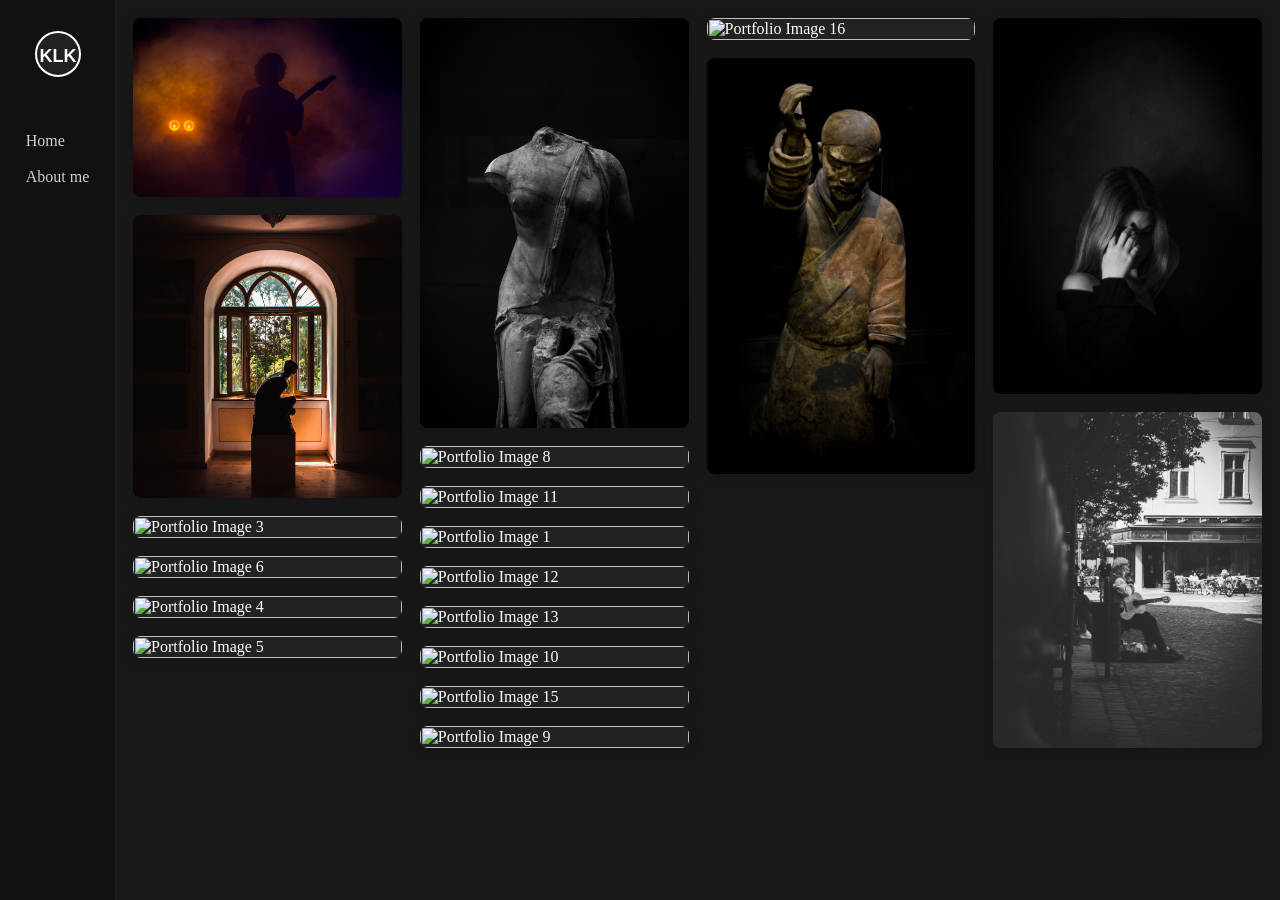
==== index.html @ c282127d "Prototype" ====
</div>
<script src="gallery-masonry.js"></script>
<!DOCTYPE html>
<html lang="en">
<head>
    <meta charset="UTF-8">
    <meta name="viewport" content="width=device-width, initial-scale=1.0">
    <title>My Portfolio</title>
    <link rel="icon" type="image/svg+xml" href="favicon.svg" />
    <link rel="stylesheet" href="index.css">
</head>
    <div class="sidebar">
        <div class="my-logo">
            <svg width="48" height="48" viewBox="0 0 48 48" fill="none" xmlns="http://www.w3.org/2000/svg">
                <circle cx="24" cy="24" r="22" fill="#222" stroke="#fff" stroke-width="2"/>
                <text x="50%" y="56%" text-anchor="middle" fill="#fff" font-size="18" font-family="Segoe UI, Arial, sans-serif" font-weight="bold" dominant-baseline="middle">KLK</text>
            </svg>
        </div>
        <nav>
            <ul>
                <li><a href="#">Home</a></li>
                <li><a href="AboutMe.html">About me</a></li>
                
            </ul>
        </nav>
      
    </div>
    <!-- Lightbox Popup -->
    <div id="lightbox-overlay" style="display:none;">
        <span id="lightbox-close">&times;</span>
        <img id="lightbox-img" src="" alt="Popup Image">
    </div>
    <script src="lightbox.js"></script>
    <div class="main-content">
        <!-- topnav removed as requested -->
        <div class="gallery-masonry">
            <img src="pitures/DSC_0710_edited (1).jpg" class="gallery-slightly-bigger" alt="Portfolio Image 1">
            
            <img src="pitures/DSC_0063_edited.jpg" alt="Portfolio Image 2">
            <img src="pitures/DSC_0080_edited.jpg" alt="Portfolio Image 3">
            
            <img src="pitures/DSC_0345_edited.jpg" alt="Portfolio Image 6">
            
            <img src="pitures/DSC_0280.JPG" alt="Portfolio Image 4">
            <img src="pitures/DSC_0302_edited.jpg" alt="Portfolio Image 5">
            <img src="pitures/DSC_0349_edited.jpg" alt="Portfolio Image 7">
            <img src="pitures/DSC_0350_edited.jpg" alt="Portfolio Image 8">
            <img src="pitures/DSC_0458.JPG" alt="Portfolio Image 11">
            <img src="pitures/2.jpg" alt="Portfolio Image 1">
            <img src="pitures/DSC_0581.JPG" alt="Portfolio Image 12">
            <img src="pitures/DSC_0613.JPG" alt="Portfolio Image 13">
            <img src="pitures/DSC_0413_edited.jpg" alt="Portfolio Image 10">
            <img src="pitures/DSC_0784.JPG" alt="Portfolio Image 15">
            <img src="pitures/DSC_0407_edited.jpg" alt="Portfolio Image 9">
            <img src="pitures/DSC_0840.JPG" alt="Portfolio Image 16">
            <img src="pitures/Screenshot (2)_edited.png" alt="Portfolio Image 17">
            <img src="pitures/_DSC0038_edited (1).jpg" alt="Portfolio Image 18">
            <img src="pitures/_DSC0051_edited.jpg" alt="Portfolio Image 19">
        </div>
    </div>
</body>
</html>
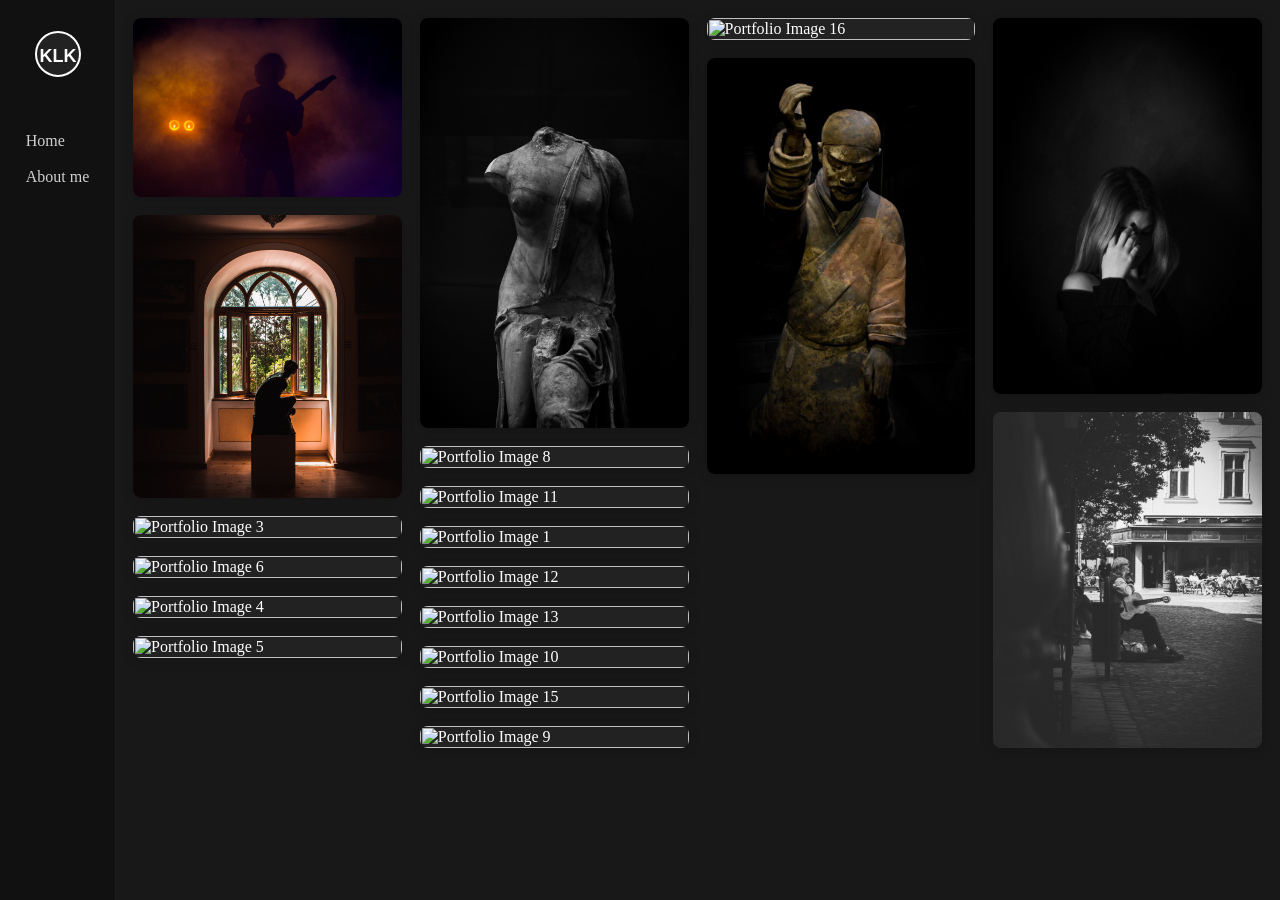
==== commit 7a5f3416: "pic fix" ====
--- a/index.html
+++ b/index.html
@@ -34,7 +34,7 @@
     <div class="main-content">
         <!-- topnav removed as requested -->
         <div class="gallery-masonry">
-            <img src="pitures/DSC_0710_edited (1).jpg" class="gallery-slightly-bigger" alt="Portfolio Image 1">
+            <img src="pitures/DSC_0710_edited.jpg" class="gallery-slightly-bigger" alt="Portfolio Image 1">
             
             <img src="pitures/DSC_0063_edited.jpg" alt="Portfolio Image 2">
             <img src="pitures/DSC_0080_edited.jpg" alt="Portfolio Image 3">
@@ -54,7 +54,7 @@
             <img src="pitures/DSC_0407_edited.jpg" alt="Portfolio Image 9">
             <img src="pitures/DSC_0840.JPG" alt="Portfolio Image 16">
             <img src="pitures/Screenshot (2)_edited.png" alt="Portfolio Image 17">
-            <img src="pitures/_DSC0038_edited (1).jpg" alt="Portfolio Image 18">
+            <img src="pitures/_DSC0038_edited.jpg" alt="Portfolio Image 18">
             <img src="pitures/_DSC0051_edited.jpg" alt="Portfolio Image 19">
         </div>
     </div>
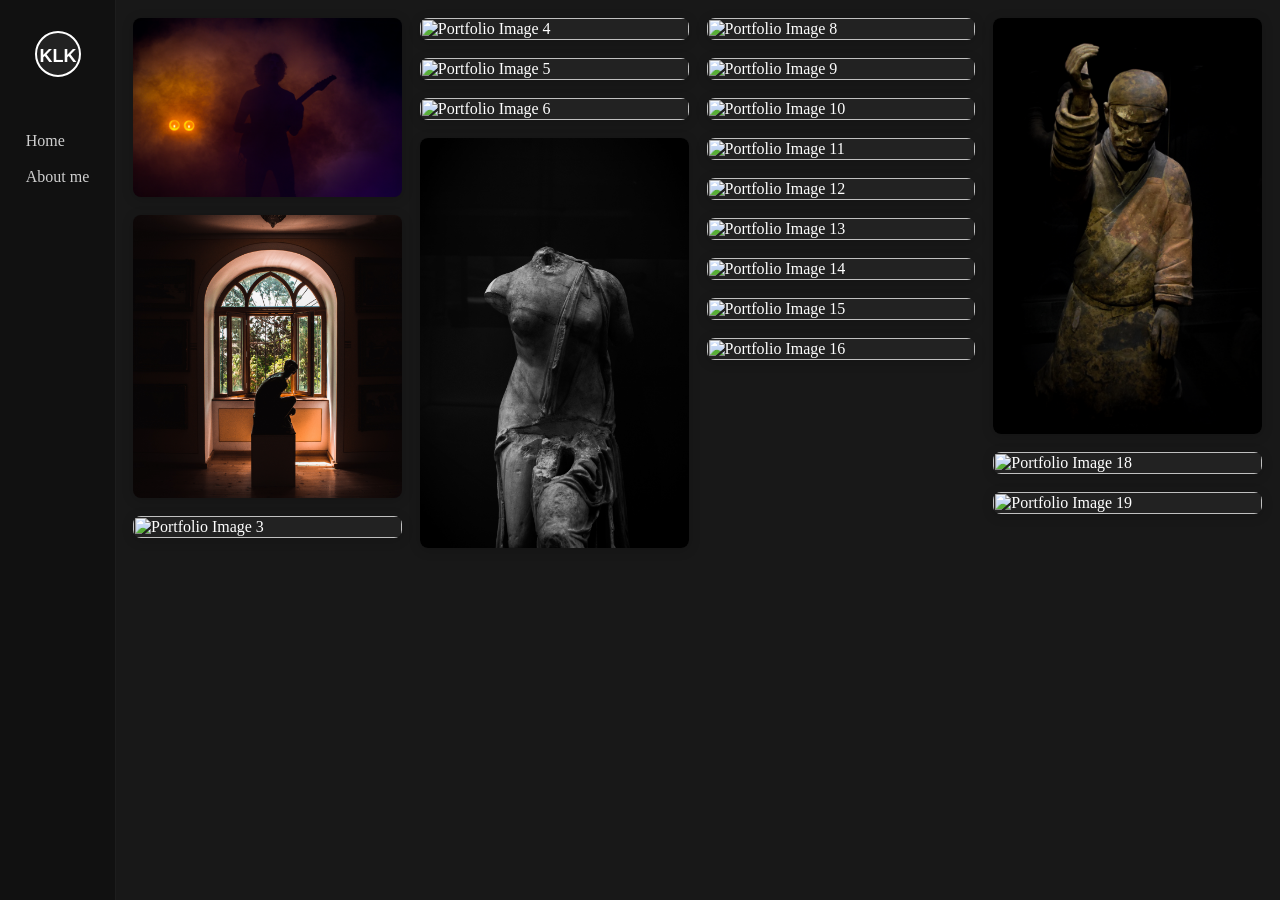
==== commit 6ea6e0d2: "pic fix" ====
--- a/index.html
+++ b/index.html
@@ -34,28 +34,26 @@
     <div class="main-content">
         <!-- topnav removed as requested -->
         <div class="gallery-masonry">
-            <img src="pitures/DSC_0710_edited.jpg" class="gallery-slightly-bigger" alt="Portfolio Image 1">
+            <img src="pitures/DSC_0710.jpg" class="gallery-slightly-bigger" alt="Portfolio Image 1">
             
-            <img src="pitures/DSC_0063_edited.jpg" alt="Portfolio Image 2">
-            <img src="pitures/DSC_0080_edited.jpg" alt="Portfolio Image 3">
-            
-            <img src="pitures/DSC_0345_edited.jpg" alt="Portfolio Image 6">
-            
-            <img src="pitures/DSC_0280.JPG" alt="Portfolio Image 4">
-            <img src="pitures/DSC_0302_edited.jpg" alt="Portfolio Image 5">
-            <img src="pitures/DSC_0349_edited.jpg" alt="Portfolio Image 7">
-            <img src="pitures/DSC_0350_edited.jpg" alt="Portfolio Image 8">
-            <img src="pitures/DSC_0458.JPG" alt="Portfolio Image 11">
-            <img src="pitures/2.jpg" alt="Portfolio Image 1">
-            <img src="pitures/DSC_0581.JPG" alt="Portfolio Image 12">
-            <img src="pitures/DSC_0613.JPG" alt="Portfolio Image 13">
-            <img src="pitures/DSC_0413_edited.jpg" alt="Portfolio Image 10">
-            <img src="pitures/DSC_0784.JPG" alt="Portfolio Image 15">
-            <img src="pitures/DSC_0407_edited.jpg" alt="Portfolio Image 9">
+            <img src="pitures/DSC_0063.jpg" alt="Portfolio Image 2">
+            <img src="pitures/DSC_0080.jpg" alt="Portfolio Image 3">     
+            <img src="pitures/DSC_0345.jpg" alt="Portfolio Image 4">
+            <img src="pitures/DSC_0280.JPG" alt="Portfolio Image 5">
+            <img src="pitures/DSC_0302.jpg" alt="Portfolio Image 6">
+            <img src="pitures/DSC_0349.jpg" alt="Portfolio Image 7">
+            <img src="pitures/DSC_0350.jpg" alt="Portfolio Image 8">
+            <img src="pitures/DSC_0458.JPG" alt="Portfolio Image 9">
+            <img src="pitures/Mikey.jpg" alt="Portfolio Image 10">
+            <img src="pitures/DSC_0581.JPG" alt="Portfolio Image 11">
+            <img src="pitures/DSC_0613.JPG" alt="Portfolio Image 12">
+            <img src="pitures/DSC_0413.jpg" alt="Portfolio Image 13">
+            <img src="pitures/DSC_0784.JPG" alt="Portfolio Image 14">
+            <img src="pitures/DSC_0407.jpg" alt="Portfolio Image 15">
             <img src="pitures/DSC_0840.JPG" alt="Portfolio Image 16">
-            <img src="pitures/Screenshot (2)_edited.png" alt="Portfolio Image 17">
-            <img src="pitures/_DSC0038_edited.jpg" alt="Portfolio Image 18">
-            <img src="pitures/_DSC0051_edited.jpg" alt="Portfolio Image 19">
+            <img src="pitures/Statue.png" alt="Portfolio Image 17">
+            <img src="pitures/_DSC0038.jpg" alt="Portfolio Image 18">
+            <img src="pitures/_DSC0051.jpg" alt="Portfolio Image 19">
         </div>
     </div>
 </body>
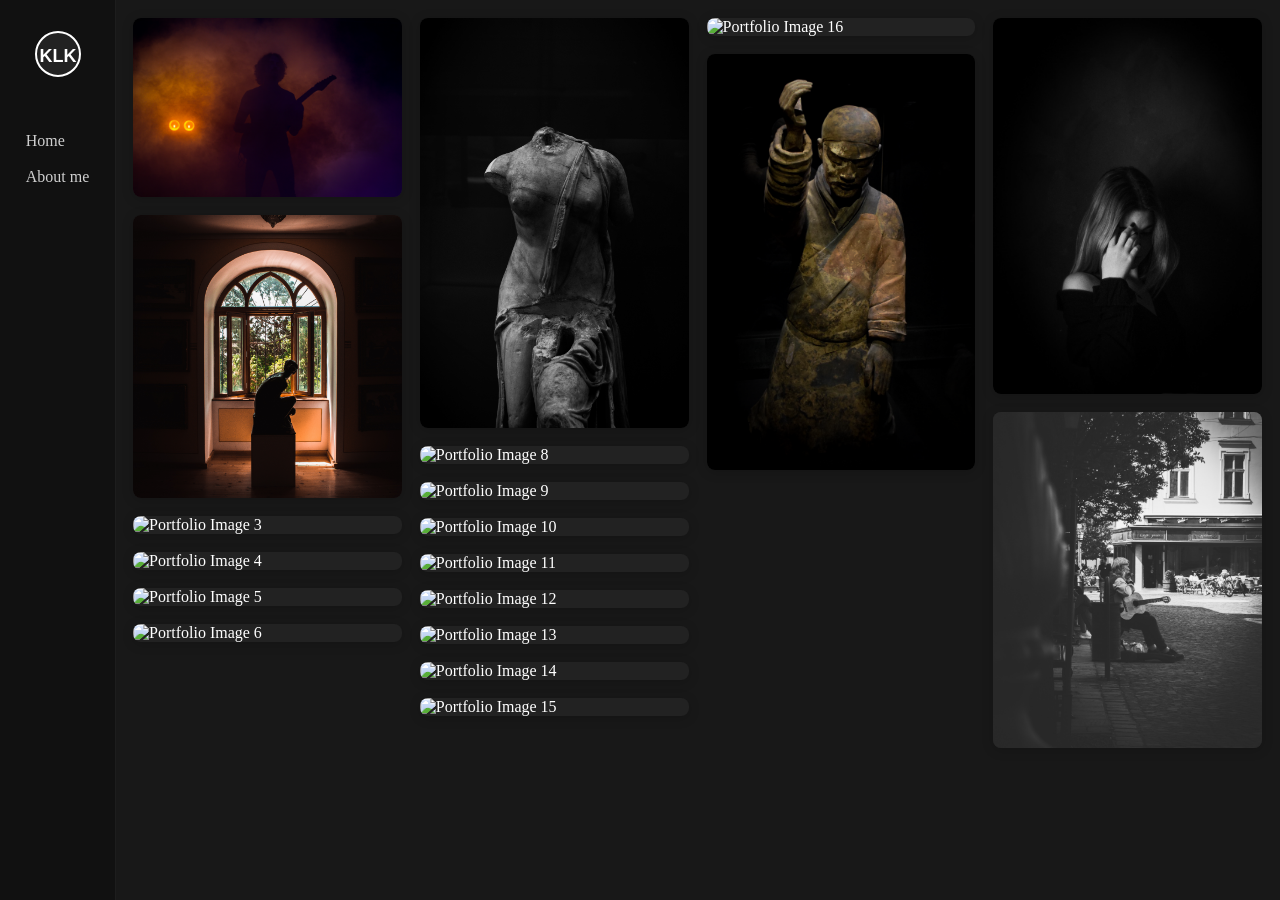
==== commit fb6aac2e: "last pic fix" ====
--- a/index.html
+++ b/index.html
@@ -1,43 +1,50 @@
-</div>
-<script src="gallery-masonry.js"></script>
 <!DOCTYPE html>
 <html lang="en">
 <head>
     <meta charset="UTF-8">
     <meta name="viewport" content="width=device-width, initial-scale=1.0">
     <title>My Portfolio</title>
-    <link rel="icon" type="image/svg+xml" href="favicon.svg" />
+
+    <link rel="icon" type="image/svg+xml" href="favicon.svg">
     <link rel="stylesheet" href="index.css">
 </head>
+
+<body>
+
+    <!-- Sidebar -->
     <div class="sidebar">
         <div class="my-logo">
             <svg width="48" height="48" viewBox="0 0 48 48" fill="none" xmlns="http://www.w3.org/2000/svg">
                 <circle cx="24" cy="24" r="22" fill="#222" stroke="#fff" stroke-width="2"/>
-                <text x="50%" y="56%" text-anchor="middle" fill="#fff" font-size="18" font-family="Segoe UI, Arial, sans-serif" font-weight="bold" dominant-baseline="middle">KLK</text>
+                <text x="50%" y="56%" text-anchor="middle" fill="#fff"
+                    font-size="18" font-family="Segoe UI, Arial, sans-serif"
+                    font-weight="bold" dominant-baseline="middle">
+                    KLK
+                </text>
             </svg>
         </div>
+
         <nav>
             <ul>
                 <li><a href="#">Home</a></li>
                 <li><a href="AboutMe.html">About me</a></li>
-                
             </ul>
         </nav>
-      
     </div>
-    <!-- Lightbox Popup -->
+
+    <!-- Lightbox -->
     <div id="lightbox-overlay" style="display:none;">
         <span id="lightbox-close">&times;</span>
         <img id="lightbox-img" src="" alt="Popup Image">
     </div>
-    <script src="lightbox.js"></script>
+
+    <!-- Main Content -->
     <div class="main-content">
-        <!-- topnav removed as requested -->
         <div class="gallery-masonry">
+
             <img src="pitures/DSC_0710.jpg" class="gallery-slightly-bigger" alt="Portfolio Image 1">
-            
             <img src="pitures/DSC_0063.jpg" alt="Portfolio Image 2">
-            <img src="pitures/DSC_0080.jpg" alt="Portfolio Image 3">     
+            <img src="pitures/DSC_0080.jpg" alt="Portfolio Image 3">
             <img src="pitures/DSC_0345.jpg" alt="Portfolio Image 4">
             <img src="pitures/DSC_0280.JPG" alt="Portfolio Image 5">
             <img src="pitures/DSC_0302.jpg" alt="Portfolio Image 6">
@@ -52,9 +59,15 @@
             <img src="pitures/DSC_0407.jpg" alt="Portfolio Image 15">
             <img src="pitures/DSC_0840.JPG" alt="Portfolio Image 16">
             <img src="pitures/Statue.png" alt="Portfolio Image 17">
-            <img src="pitures/_DSC0038.jpg" alt="Portfolio Image 18">
-            <img src="pitures/_DSC0051.jpg" alt="Portfolio Image 19">
+            <img src="pitures/DSC_0038.jpg" alt="Portfolio Image 18">
+            <img src="pitures/DSC_0051.jpg" alt="Portfolio Image 19">
+
         </div>
     </div>
+
+    <!-- Scripts -->
+    <script src="lightbox.js"></script>
+
+
 </body>
 </html>
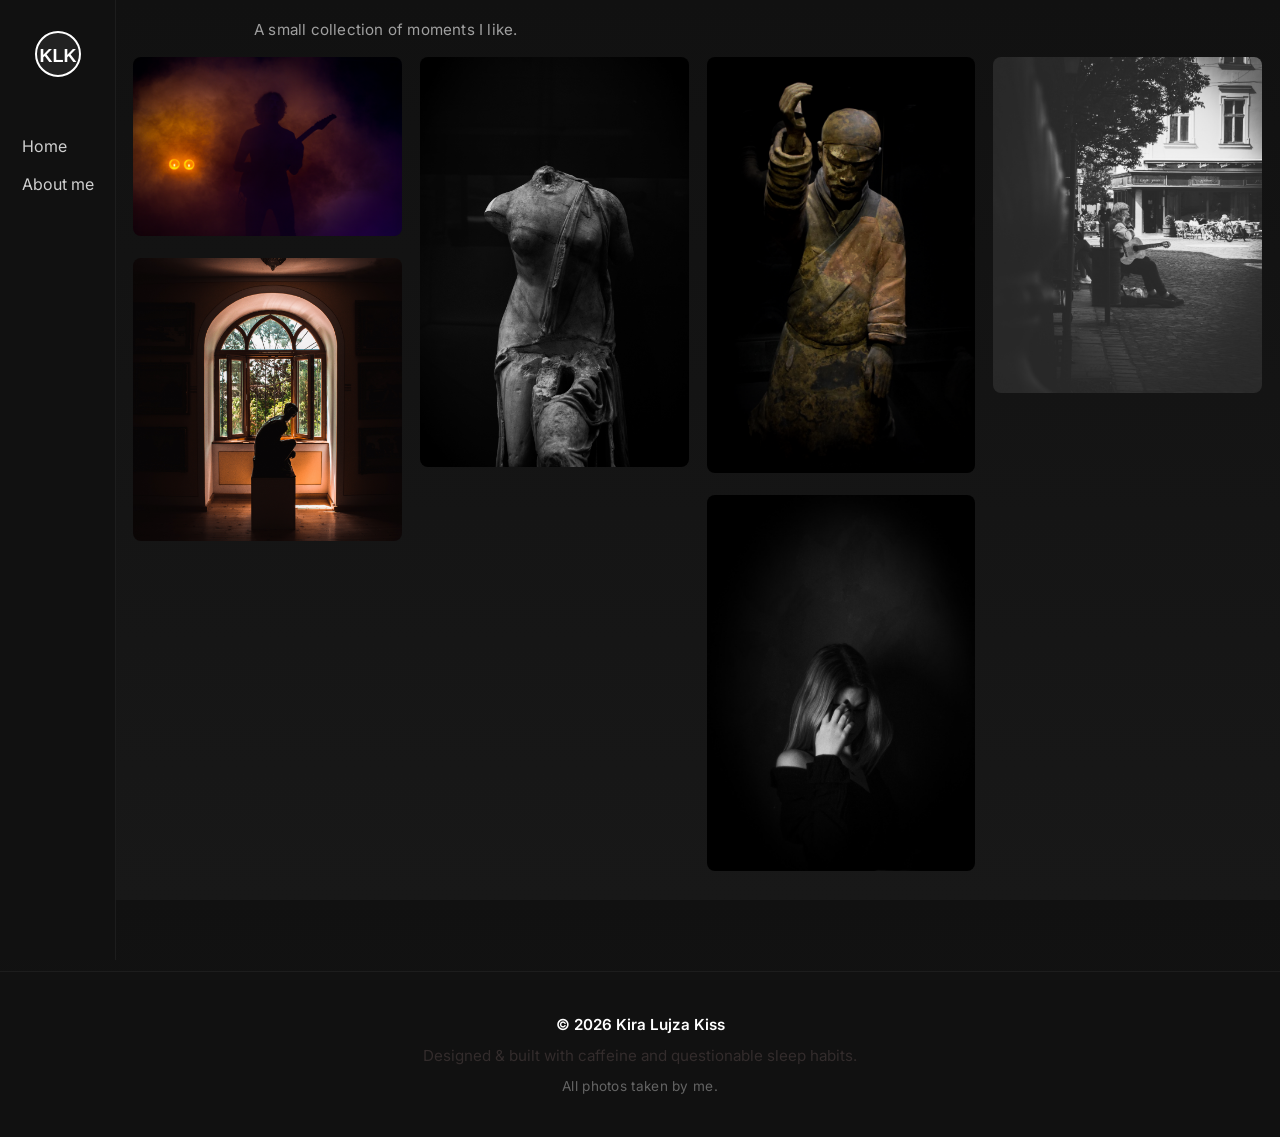
==== commit dbda389c: "mobile view" ====
--- a/index.html
+++ b/index.html
@@ -7,67 +7,82 @@
 
     <link rel="icon" type="image/svg+xml" href="favicon.svg">
     <link rel="stylesheet" href="index.css">
+    <link href="https://fonts.googleapis.com/css2?family=Inter:wght@400;600;800&display=swap" rel="stylesheet">
 </head>
 
 <body>
 
-    <!-- Sidebar -->
-    <div class="sidebar">
-        <div class="my-logo">
-            <svg width="48" height="48" viewBox="0 0 48 48" fill="none" xmlns="http://www.w3.org/2000/svg">
-                <circle cx="24" cy="24" r="22" fill="#222" stroke="#fff" stroke-width="2"/>
-                <text x="50%" y="56%" text-anchor="middle" fill="#fff"
-                    font-size="18" font-family="Segoe UI, Arial, sans-serif"
-                    font-weight="bold" dominant-baseline="middle">
-                    KLK
-                </text>
-            </svg>
-        </div>
+<!-- Top Navigation (mobile only) -->
+<div class="topnav">
+    <div class="topnav-logo">KLK</div>
+    <nav>
+        <a href="#">Home</a>
+        <a href="AboutMe.html">About me</a>
+    </nav>
+</div>
 
-        <nav>
-            <ul>
-                <li><a href="#">Home</a></li>
-                <li><a href="AboutMe.html">About me</a></li>
-            </ul>
-        </nav>
+<!-- Sidebar -->
+<div class="sidebar">
+    <div class="my-logo">
+        <svg width="48" height="48" viewBox="0 0 48 48" fill="none" xmlns="http://www.w3.org/2000/svg">
+            <circle cx="24" cy="24" r="22" fill="#222" stroke="#fff" stroke-width="2"/>
+            <text x="50%" y="56%" text-anchor="middle" fill="#fff"
+                font-size="18" font-family="Segoe UI, Arial, sans-serif"
+                font-weight="bold" dominant-baseline="middle">
+                KLK
+            </text>
+        </svg>
     </div>
 
-    <!-- Lightbox -->
-    <div id="lightbox-overlay" style="display:none;">
-        <span id="lightbox-close">&times;</span>
-        <img id="lightbox-img" src="" alt="Popup Image">
+    <nav>
+        <ul>
+            <li><a href="#">Home</a></li>
+            <li><a href="AboutMe.html">About me</a></li>
+        </ul>
+    </nav>
+</div>
+
+<!-- Lightbox -->
+<div id="lightbox-overlay">
+    <span id="lightbox-close">&times;</span>
+    <img id="lightbox-img" src="" alt="Popup Image">
+</div>
+
+<!-- Main Content -->
+<div class="main-content">
+    <section class="intro-note">
+    <p>A small collection of moments I like.</p>
+</section>
+    <div class="gallery-masonry">
+
+        <img src="pitures/DSC_0710.jpg" class="gallery-slightly-bigger" alt="">
+        <img src="pitures/DSC_0063.jpg" alt="">
+        <img src="pitures/DSC_0080.jpg" alt="">
+        <img src="pitures/DSC_0345.jpg" alt="">
+        <img src="pitures/DSC_0280.JPG" alt="">
+        <img src="pitures/DSC_0302.jpg" alt="">
+        <img src="pitures/DSC_0349.jpg" alt="">
+        <img src="pitures/DSC_0350.jpg" alt="">
+        <img src="pitures/DSC_0458.JPG" alt="">
+        <img src="pitures/Mikey.jpg" alt="">
+        <img src="pitures/DSC_0581.JPG" alt="">
+        <img src="pitures/DSC_0613.JPG" alt="">
+        <img src="pitures/DSC_0413.jpg" alt="">
+        <img src="pitures/DSC_0784.JPG" alt="">
+        <img src="pitures/DSC_0407.jpg" alt="">
+        <img src="pitures/DSC_0840.JPG" alt="">
+        <img src="pitures/Statue.png" alt="">
+        <img src="pitures/DSC_0038.jpg" alt="">
+        <img src="pitures/DSC_0051.jpg" alt="">
+
     </div>
+</div>
 
-    <!-- Main Content -->
-    <div class="main-content">
-        <div class="gallery-masonry">
-
-            <img src="pitures/DSC_0710.jpg" class="gallery-slightly-bigger" alt="Portfolio Image 1">
-            <img src="pitures/DSC_0063.jpg" alt="Portfolio Image 2">
-            <img src="pitures/DSC_0080.jpg" alt="Portfolio Image 3">
-            <img src="pitures/DSC_0345.jpg" alt="Portfolio Image 4">
-            <img src="pitures/DSC_0280.JPG" alt="Portfolio Image 5">
-            <img src="pitures/DSC_0302.jpg" alt="Portfolio Image 6">
-            <img src="pitures/DSC_0349.jpg" alt="Portfolio Image 7">
-            <img src="pitures/DSC_0350.jpg" alt="Portfolio Image 8">
-            <img src="pitures/DSC_0458.JPG" alt="Portfolio Image 9">
-            <img src="pitures/Mikey.jpg" alt="Portfolio Image 10">
-            <img src="pitures/DSC_0581.JPG" alt="Portfolio Image 11">
-            <img src="pitures/DSC_0613.JPG" alt="Portfolio Image 12">
-            <img src="pitures/DSC_0413.jpg" alt="Portfolio Image 13">
-            <img src="pitures/DSC_0784.JPG" alt="Portfolio Image 14">
-            <img src="pitures/DSC_0407.jpg" alt="Portfolio Image 15">
-            <img src="pitures/DSC_0840.JPG" alt="Portfolio Image 16">
-            <img src="pitures/Statue.png" alt="Portfolio Image 17">
-            <img src="pitures/DSC_0038.jpg" alt="Portfolio Image 18">
-            <img src="pitures/DSC_0051.jpg" alt="Portfolio Image 19">
-
-        </div>
-    </div>
-
-    <!-- Scripts -->
-    <script src="lightbox.js"></script>
-
-
+<script src="lightbox.js"></script>
 </body>
+<footer class="footer">
+    <p>© 2026 Kira Lujza Kiss</p>
+    <p>Designed & built with caffeine and questionable sleep habits.</p>
+    <p class="footer-credit">All photos taken by me.</p>
+</footer>
 </html>
--- a/index.css
+++ b/index.css
@@ -0,0 +1,303 @@
+html, body {
+    height: 100%;
+    margin: 0;
+    background: linear-gradient(to bottom, #111, #181818);
+    font-family: 'Inter', sans-serif;
+    color: #fff;
+}
+
+/* ===== TOP NAV ===== */
+.topnav {
+    display: none;
+    width: 100%;
+    background: #111;
+    padding: 14px 18px;
+    position: fixed;
+    top: 0;
+    left: 0;
+    z-index: 9999;
+    justify-content: space-between;
+    align-items: center;
+    border-bottom: 1px solid rgba(255,255,255,0.05);
+}
+
+.topnav nav {
+    display: none;
+    gap: 16px;
+}
+
+.topnav a {
+    color: #fff;
+    text-decoration: none;
+    font-size: 1rem;
+    opacity: 0.8;
+    transition: opacity 0.2s;
+}
+
+.topnav a:hover {
+    opacity: 1;
+}
+
+/* Add / replace this */
+
+.topnav-logo {
+    position: absolute;
+    left: 18px;
+    font-weight: bold;
+    color: #fff;
+
+    width: 38px;
+    height: 38px;
+    border: 2px solid #fff;
+    border-radius: 50%;
+
+    display: flex;
+    align-items: center;
+    justify-content: center;
+
+    font-size: 0.9rem;
+    line-height: 1;
+}
+
+/* ===== SIDEBAR ===== */
+.sidebar {
+    width: 115px;
+    background: #111;
+    position: fixed;
+    left: 0;
+    top: 0;
+    height: 100vh;
+    padding: 30px 0;
+    display: flex;
+    flex-direction: column;
+    align-items: center;
+    border-right: 1px solid rgba(255,255,255,0.05);
+}
+
+.my-logo {
+    margin-bottom: 36px;
+}
+
+.my-logo svg:hover {
+ transform: rotate(6deg) scale(1.05);
+ transition:.3s;
+}
+
+/* MATCHED LINKS FROM aboutMe.css */
+.sidebar nav ul {
+    list-style: none;
+    padding: 0;
+    margin: 0;
+}
+
+.sidebar nav ul li {
+    margin: 18px 0;
+}
+
+.sidebar nav ul li a {
+    color: #fff;
+    text-decoration: none;
+    font-size: 1rem;
+    opacity: 0.8;
+    transition: opacity 0.2s;
+}
+
+.sidebar nav ul li a:hover {
+    opacity: 1;
+    color: #9b5cff;
+}
+
+.intro-note {
+    margin-left: 115px;
+    padding: 20px 24px 0;
+    align-items: center;
+}
+
+.intro-note p {
+    align-self: center;
+    margin: 0;
+    font-size: 0.95rem;
+    color: rgba(255,255,255,0.6);
+    letter-spacing: 0.2px;
+    max-width: 500px;
+}
+
+/* ===== MAIN ===== */
+.main-content {
+    margin-left: 115px;
+    width: calc(100% - 115px);
+}
+
+/* ===== GALLERY ===== */
+.gallery-masonry {
+    column-count: 4;
+    column-gap: 18px;
+    padding: 18px;
+}
+
+.gallery-masonry img {
+    width: 100%;
+    margin-bottom: 18px;
+    border-radius: 8px;
+    cursor: pointer;
+    transition: transform 0.2s;
+}
+
+.gallery-masonry img:hover {
+    transform: translateY(-6px) scale(1.02);
+     filter: brightness(1.1);
+     box-shadow: 0 20px 40px rgba(0,0,0,.35);
+}
+
+/* ===== LIGHTBOX ===== */
+#lightbox-overlay {
+    position: fixed;
+    inset: 0;
+    background: rgba(0,0,0,0.7);
+    display: none;
+    align-items: center;
+    justify-content: center;
+    z-index: 10000;
+}
+
+#lightbox-overlay img {
+    max-width: 90vw;
+    max-height: 90vh;
+    border-radius: 10px;
+}
+
+#lightbox-close {
+    position: fixed;
+    top: 20px;
+    right: 30px;
+    font-size: 3rem;
+    cursor: pointer;
+}
+
+.footer {
+    margin-top: 60px;
+    padding: 35px 20px;
+    text-align: center;
+    background: #111;
+    border-top: 1px solid rgba(255,255,255,0.05);
+    color: rgba(66, 56, 56, 0.7);
+    font-size: 0.95rem;
+    line-height: 1.8;
+}
+
+.footer p {
+    margin: 4px 0;
+}
+
+.footer p:first-child {
+    color: #fff;
+    font-weight: 600;
+}
+
+.footer-credit {
+    margin: 0;
+    font-size: 0.85rem;
+    color: rgba(255,255,255,0.35);
+    letter-spacing: 0.3px;
+}
+
+/* ===== RESPONSIVE ===== */
+@media (max-width: 900px) {
+    .gallery-masonry {
+        column-count: 2;
+    }
+
+    .sidebar {
+        width: 85px;
+    }
+
+    .main-content {
+        margin-left: 85px;
+        width: calc(100% - 85px);
+    }
+}
+
+@media (max-width: 600px) {
+
+    .sidebar {
+        display: none;
+    }
+
+    .topnav {
+    display: flex;
+    width: 100%;
+    background: #111;
+    padding: 20px 20px;
+    position: fixed;
+    top: 0;
+    left: 0;
+    z-index: 9999;
+    justify-content: center;
+    align-items: center;
+    border-bottom: 1px solid rgba(255, 255, 255, 0.05);
+  }
+   .topnav-logo {
+    position: absolute;
+    left: 18px;
+    font-weight: bold;
+    color: #fff;
+
+    width: 38px;
+    height: 38px;
+    border: 2px solid #fff;
+    border-radius: 50%;
+
+    display: flex;
+    align-items: center;
+    justify-content: center;
+
+    font-size: 0.9rem;
+    line-height: 1;
+}
+
+    .topnav nav {
+        display: flex;
+        gap: 16px;
+        align-items: center;
+        justify-content: center;
+    }
+
+     .topnav nav a {
+    color: #fff;
+    text-decoration: none;
+    font-size: 1rem;
+    opacity: 0.8;
+    transition: opacity 0.2s;
+  }
+
+  .topnav nav a:hover{
+    color:#9b5cff;
+    opacity: 1;
+  }
+
+  .intro-note {
+    margin-left: 50px;
+    padding: 20px 24px 0;
+    align-items: center;
+}
+
+.intro-note p {
+    align-self: center;
+    margin: 0;
+    font-size: 0.95rem;
+    color: rgba(255,255,255,0.6);
+    letter-spacing: 0.2px;
+    max-width: 500px;
+}
+
+    .main-content {
+        margin-left: 0;
+        width: 100%;
+        padding-top: 60px;
+    }
+
+    .gallery-masonry {
+        column-count: 1;
+        padding: 10px;
+    }
+}
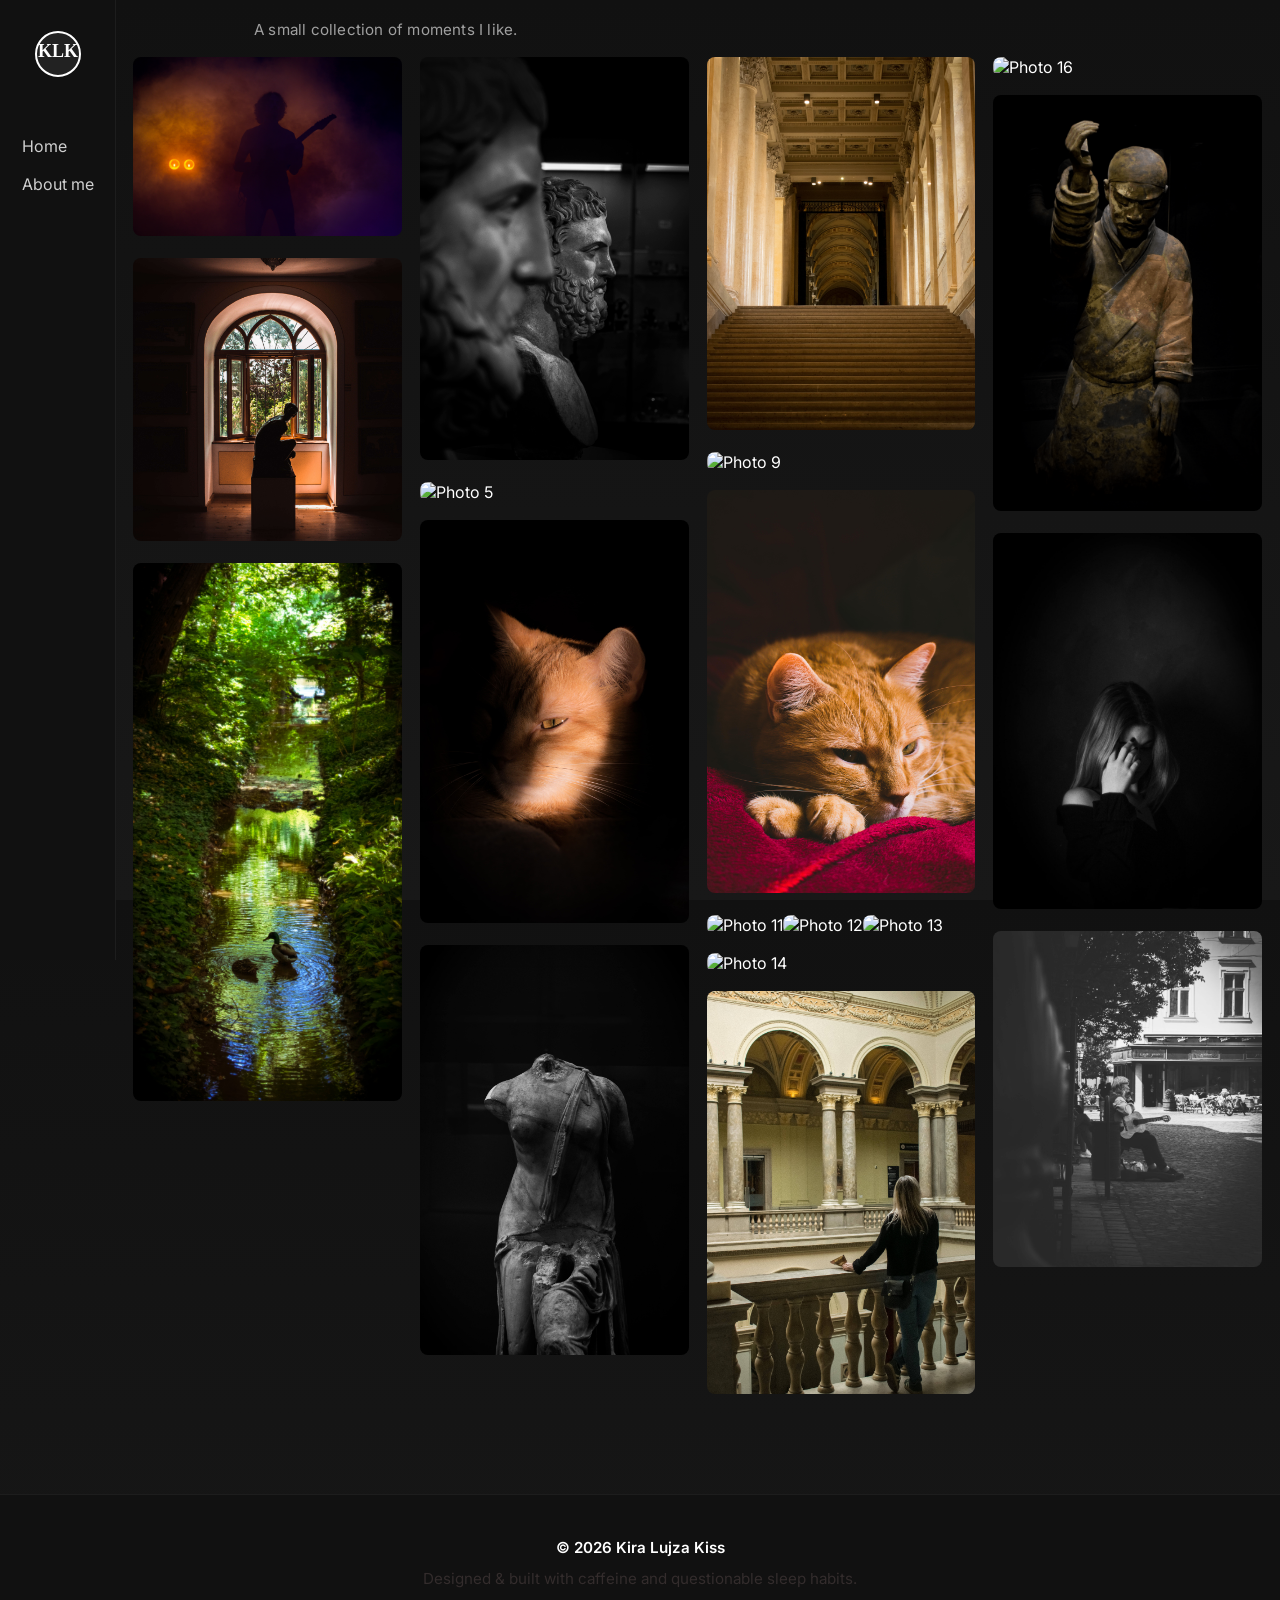
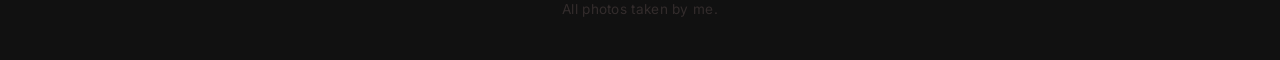
==== commit f349d816: "smaller images for loading Co-authored-by: Copilot <copilot@github.com>" ====
--- a/index.html
+++ b/index.html
@@ -12,7 +12,7 @@
 
 <body>
 
-<!-- Top Navigation (mobile only) -->
+<!-- Top Navigation -->
 <div class="topnav">
     <div class="topnav-logo">KLK</div>
     <nav>
@@ -24,11 +24,11 @@
 <!-- Sidebar -->
 <div class="sidebar">
     <div class="my-logo">
-        <svg width="48" height="48" viewBox="0 0 48 48" fill="none" xmlns="http://www.w3.org/2000/svg">
+        <svg width="48" height="48" viewBox="0 0 48 48">
             <circle cx="24" cy="24" r="22" fill="#222" stroke="#fff" stroke-width="2"/>
             <text x="50%" y="56%" text-anchor="middle" fill="#fff"
-                font-size="18" font-family="Segoe UI, Arial, sans-serif"
-                font-weight="bold" dominant-baseline="middle">
+                font-size="18" font-family="Segoe UI"
+                font-weight="bold">
                 KLK
             </text>
         </svg>
@@ -45,44 +45,29 @@
 <!-- Lightbox -->
 <div id="lightbox-overlay">
     <span id="lightbox-close">&times;</span>
-    <img id="lightbox-img" src="" alt="Popup Image">
+    <img id="lightbox-img" src="" alt="">
 </div>
 
 <!-- Main Content -->
 <div class="main-content">
+
     <section class="intro-note">
-    <p>A small collection of moments I like.</p>
-</section>
-    <div class="gallery-masonry">
+        <p>A small collection of moments I like.</p>
+    </section>
 
-        <img src="pitures/DSC_0710.jpg" class="gallery-slightly-bigger" alt="">
-        <img src="pitures/DSC_0063.jpg" alt="">
-        <img src="pitures/DSC_0080.jpg" alt="">
-        <img src="pitures/DSC_0345.jpg" alt="">
-        <img src="pitures/DSC_0280.JPG" alt="">
-        <img src="pitures/DSC_0302.jpg" alt="">
-        <img src="pitures/DSC_0349.jpg" alt="">
-        <img src="pitures/DSC_0350.jpg" alt="">
-        <img src="pitures/DSC_0458.JPG" alt="">
-        <img src="pitures/Mikey.jpg" alt="">
-        <img src="pitures/DSC_0581.JPG" alt="">
-        <img src="pitures/DSC_0613.JPG" alt="">
-        <img src="pitures/DSC_0413.jpg" alt="">
-        <img src="pitures/DSC_0784.JPG" alt="">
-        <img src="pitures/DSC_0407.jpg" alt="">
-        <img src="pitures/DSC_0840.JPG" alt="">
-        <img src="pitures/Statue.png" alt="">
-        <img src="pitures/DSC_0038.jpg" alt="">
-        <img src="pitures/DSC_0051.jpg" alt="">
+    <!-- JS will fill this -->
+    <div class="gallery-masonry"></div>
 
-    </div>
 </div>
 
-<script src="lightbox.js"></script>
-</body>
 <footer class="footer">
     <p>© 2026 Kira Lujza Kiss</p>
     <p>Designed & built with caffeine and questionable sleep habits.</p>
     <p class="footer-credit">All photos taken by me.</p>
 </footer>
+
+<script src="Pictures.js"></script>
+<script src="lightbox.js"></script>
+
+</body>
 </html>
--- a/index.css
+++ b/index.css
@@ -197,7 +197,7 @@
 .footer-credit {
     margin: 0;
     font-size: 0.85rem;
-    color: rgba(255,255,255,0.35);
+    color: rgba(66, 56, 56, 0.7);
     letter-spacing: 0.3px;
 }
 
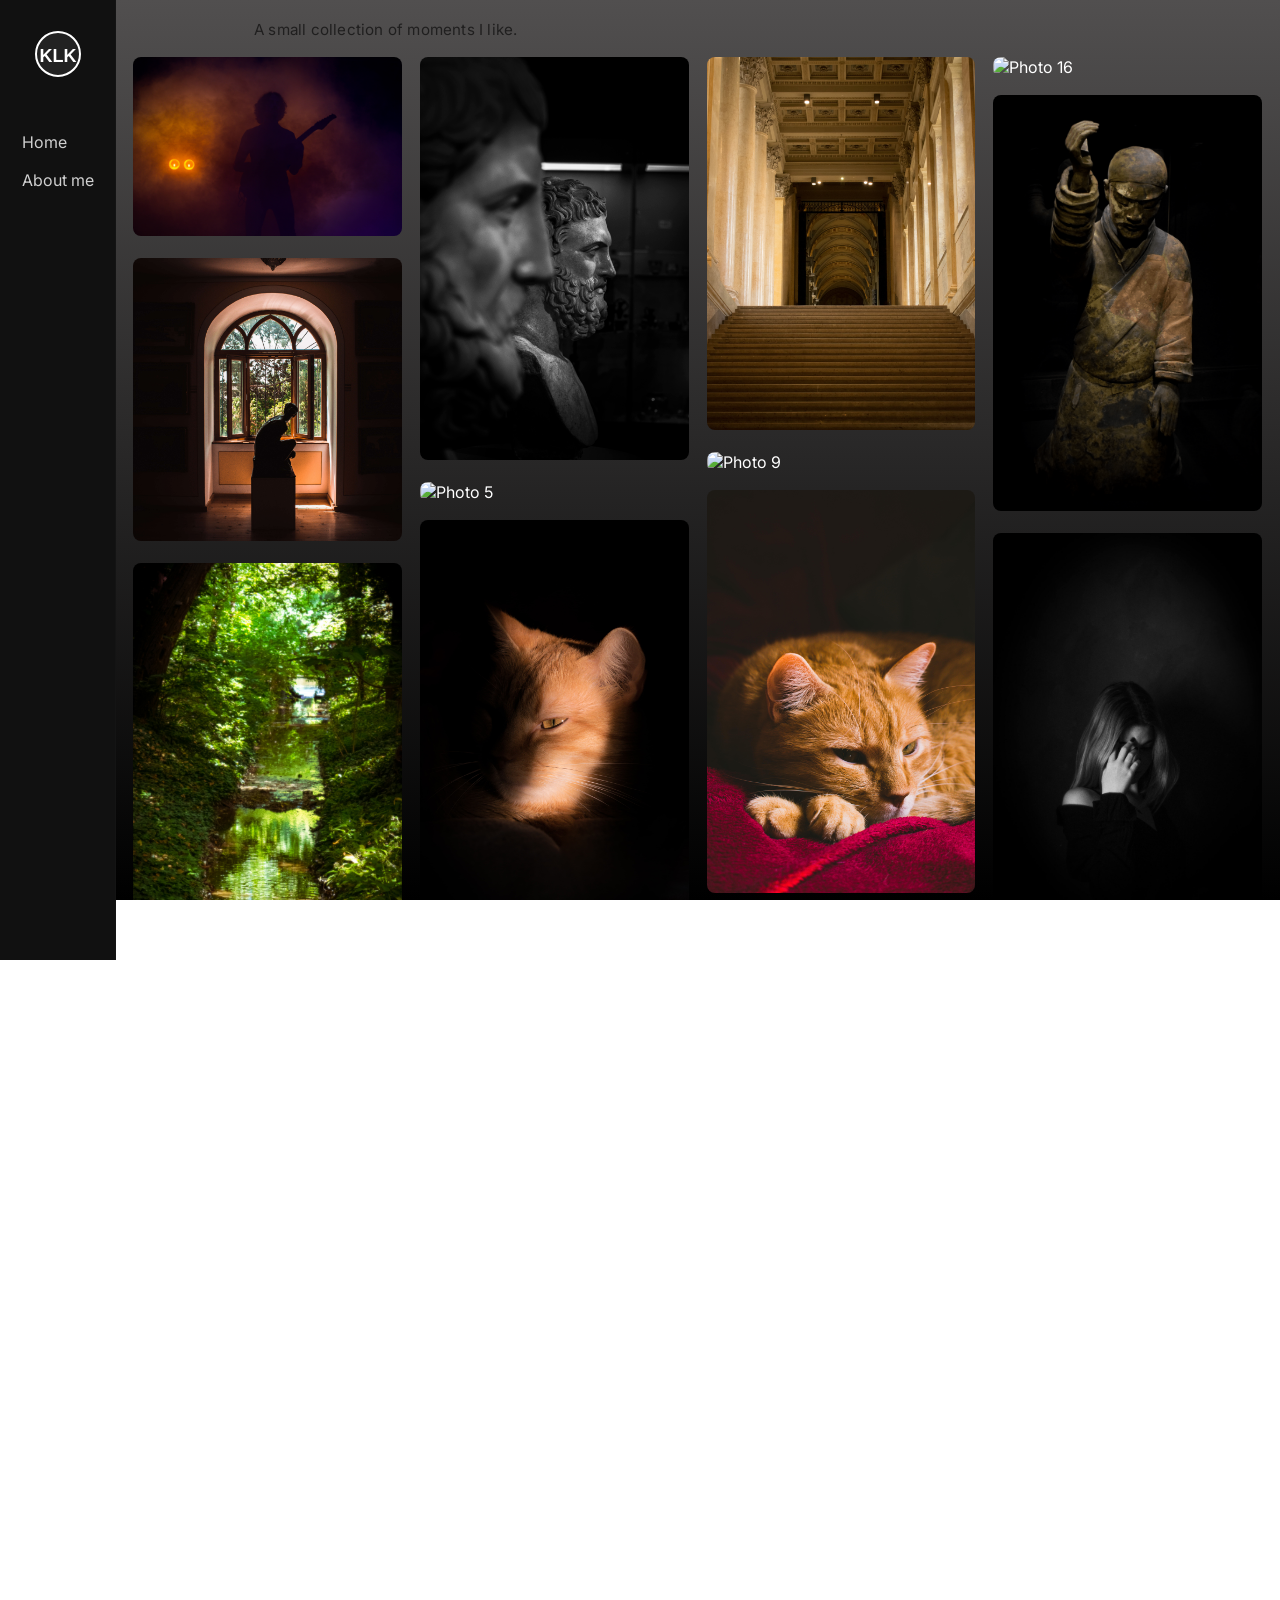
==== commit b88e78bd: "background fix" ====
--- a/index.html
+++ b/index.html
@@ -23,16 +23,36 @@
 
 <!-- Sidebar -->
 <div class="sidebar">
-    <div class="my-logo">
-        <svg width="48" height="48" viewBox="0 0 48 48">
-            <circle cx="24" cy="24" r="22" fill="#222" stroke="#fff" stroke-width="2"/>
-            <text x="50%" y="56%" text-anchor="middle" fill="#fff"
-                font-size="18" font-family="Segoe UI"
-                font-weight="bold">
-                KLK
-            </text>
+    <div class="logo">
+        <svg
+          width="48"
+          height="48"
+          viewBox="0 0 48 48"
+          fill="none"
+          xmlns="http://www.w3.org/2000/svg"
+        >
+          <circle
+            cx="24"
+            cy="24"
+            r="22"
+            fill="#222"
+            stroke="#fff"
+            stroke-width="2"
+          />
+          <text
+            x="50%"
+            y="56%"
+            text-anchor="middle"
+            fill="#fff"
+            font-size="18"
+            font-family="Segoe UI, Arial, sans-serif"
+            font-weight="bold"
+            dominant-baseline="middle"
+          >
+            KLK
+          </text>
         </svg>
-    </div>
+      </div>
 
     <nav>
         <ul>
--- a/index.css
+++ b/index.css
@@ -1,9 +1,13 @@
 html, body {
     height: 100%;
     margin: 0;
-    background: linear-gradient(to bottom, #111, #181818);
+     background: linear-gradient(to bottom, #514f4f, #000000);
+     background-repeat: no-repeat;
+     background-attachment: fixed;
     font-family: 'Inter', sans-serif;
     color: #fff;
+     min-height: 100%;
+     overflow-x: hidden;
 }
 
 /* ===== TOP NAV ===== */
@@ -38,47 +42,34 @@
     opacity: 1;
 }
 
-/* Add / replace this */
-
-.topnav-logo {
-    position: absolute;
-    left: 18px;
-    font-weight: bold;
-    color: #fff;
-
-    width: 38px;
-    height: 38px;
-    border: 2px solid #fff;
-    border-radius: 50%;
-
-    display: flex;
-    align-items: center;
-    justify-content: center;
-
-    font-size: 0.9rem;
-    line-height: 1;
-}
-
 /* ===== SIDEBAR ===== */
 .sidebar {
-    width: 115px;
-    background: #111;
-    position: fixed;
-    left: 0;
-    top: 0;
-    height: 100vh;
-    padding: 30px 0;
-    display: flex;
-    flex-direction: column;
-    align-items: center;
-    border-right: 1px solid rgba(255,255,255,0.05);
-}
-
-.my-logo {
-    margin-bottom: 36px;
-}
-
-.my-logo svg:hover {
+  width: 115px;
+  background: #111;
+  color: #fff;
+  display: flex;
+  flex-direction: column;
+  align-items: center;
+  padding: 30px 0;
+  min-height: 100vh;
+  position: fixed;
+  left: 0;
+  top: 0;
+  z-index: 10;
+  border-right: 1px solid rgba(89, 84, 84, 0.05);
+}
+
+/* ✅ FIXED LOGO */
+.logo {
+  width: 48px;
+  height: 48px;
+  display: flex;
+  align-items: center;
+  justify-content: center;
+  margin-bottom: 36px;
+}
+
+.logo svg:hover {
  transform: rotate(6deg) scale(1.05);
  transition:.3s;
 }
@@ -114,10 +105,9 @@
 }
 
 .intro-note p {
-    align-self: center;
     margin: 0;
     font-size: 0.95rem;
-    color: rgba(255,255,255,0.6);
+    color: rgba(2, 2, 2, 0.6);
     letter-spacing: 0.2px;
     max-width: 500px;
 }
@@ -179,7 +169,7 @@
     padding: 35px 20px;
     text-align: center;
     background: #111;
-    border-top: 1px solid rgba(255,255,255,0.05);
+    border-top: 1px solid rgba(0, 0, 0, 0.05);
     color: rgba(66, 56, 56, 0.7);
     font-size: 0.95rem;
     line-height: 1.8;
@@ -224,19 +214,20 @@
     }
 
     .topnav {
-    display: flex;
-    width: 100%;
-    background: #111;
-    padding: 20px 20px;
-    position: fixed;
-    top: 0;
-    left: 0;
-    z-index: 9999;
-    justify-content: center;
-    align-items: center;
-    border-bottom: 1px solid rgba(255, 255, 255, 0.05);
-  }
-   .topnav-logo {
+        display: flex;
+        width: 100%;
+        background: #111;
+        padding: 20px 20px;
+        position: fixed;
+        top: 0;
+        left: 0;
+        z-index: 9999;
+        justify-content: center;
+        align-items: center;
+        border-bottom: 1px solid rgba(255, 255, 255, 0.05);
+    }
+
+.topnav-logo {
     position: absolute;
     left: 18px;
     font-weight: bold;
@@ -262,33 +253,18 @@
         justify-content: center;
     }
 
-     .topnav nav a {
-    color: #fff;
-    text-decoration: none;
-    font-size: 1rem;
-    opacity: 0.8;
-    transition: opacity 0.2s;
-  }
-
-  .topnav nav a:hover{
-    color:#9b5cff;
-    opacity: 1;
-  }
-
-  .intro-note {
-    margin-left: 50px;
-    padding: 20px 24px 0;
-    align-items: center;
-}
-
-.intro-note p {
-    align-self: center;
-    margin: 0;
-    font-size: 0.95rem;
-    color: rgba(255,255,255,0.6);
-    letter-spacing: 0.2px;
-    max-width: 500px;
-}
+    .topnav nav a {
+        color: #fff;
+        text-decoration: none;
+        font-size: 1rem;
+        opacity: 0.8;
+        transition: opacity 0.2s;
+    }
+
+    .topnav nav a:hover{
+        color:#9b5cff;
+        opacity: 1;
+    }
 
     .main-content {
         margin-left: 0;
